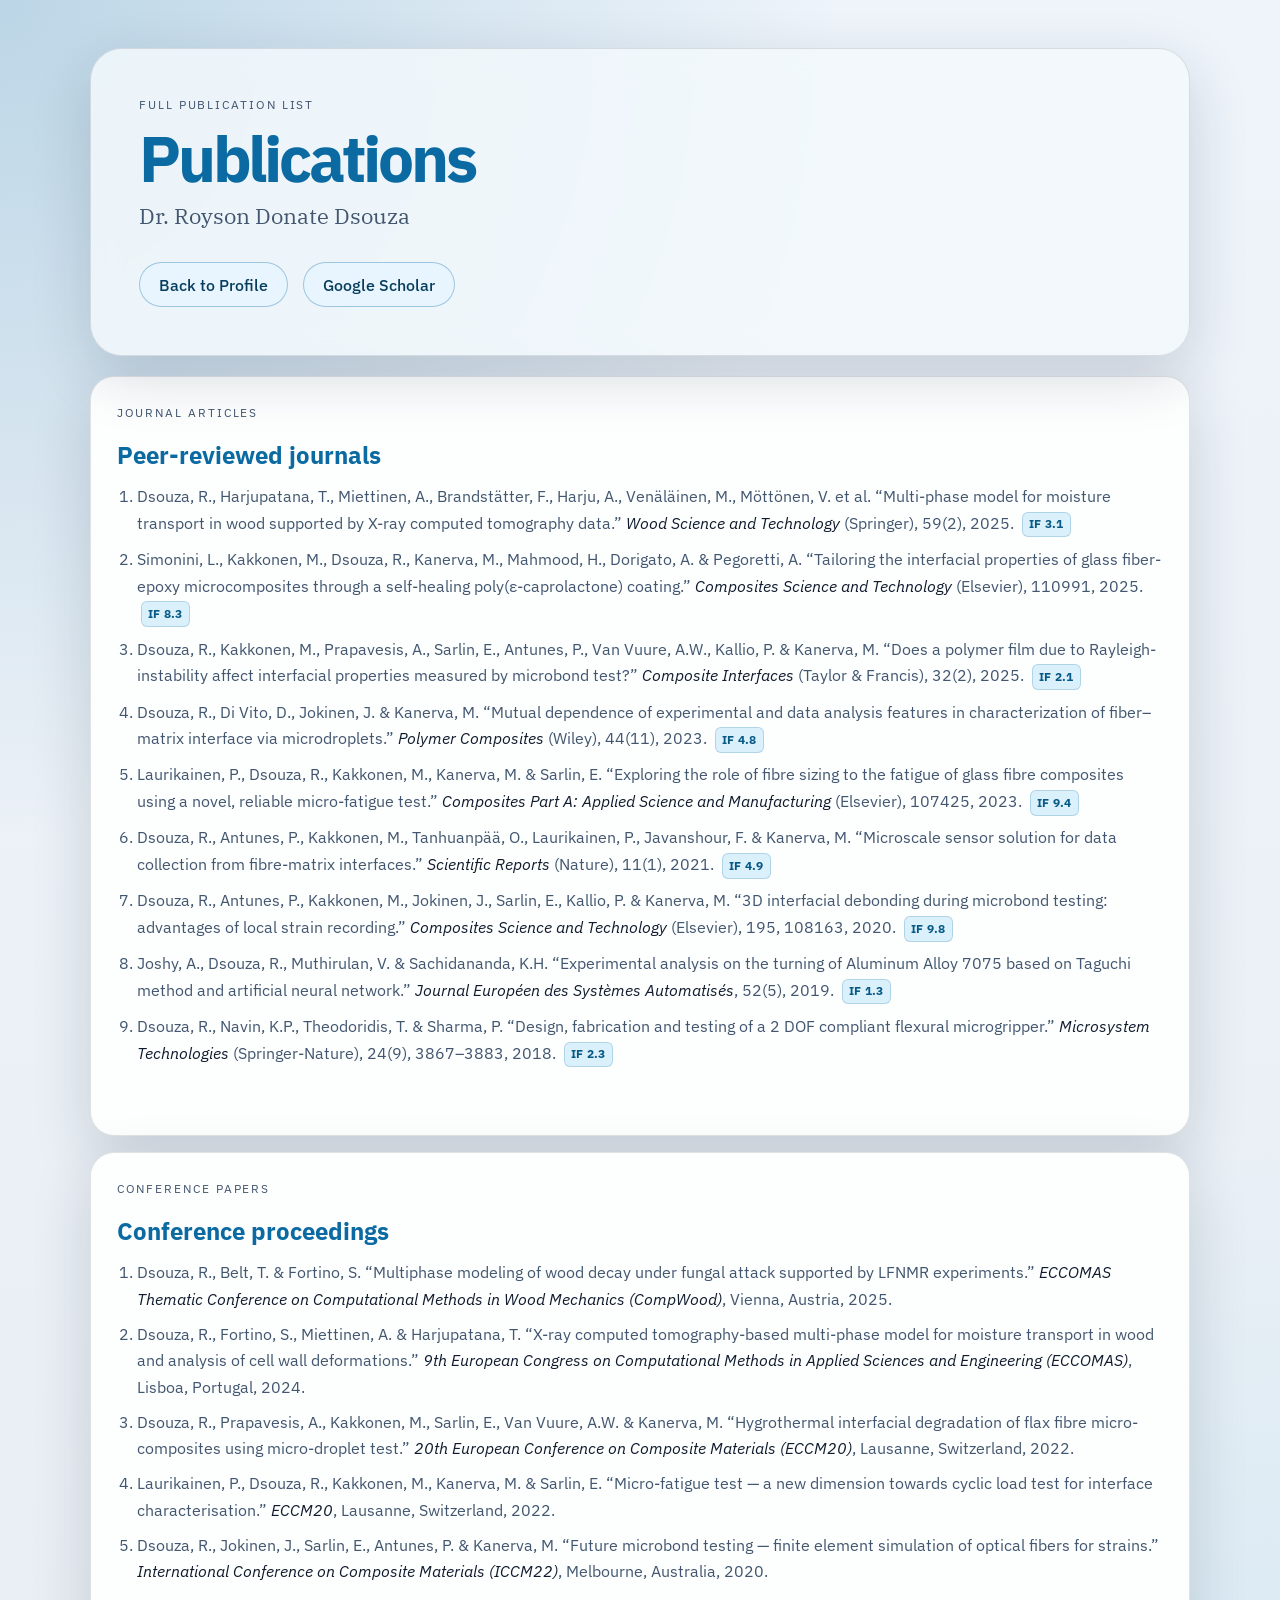
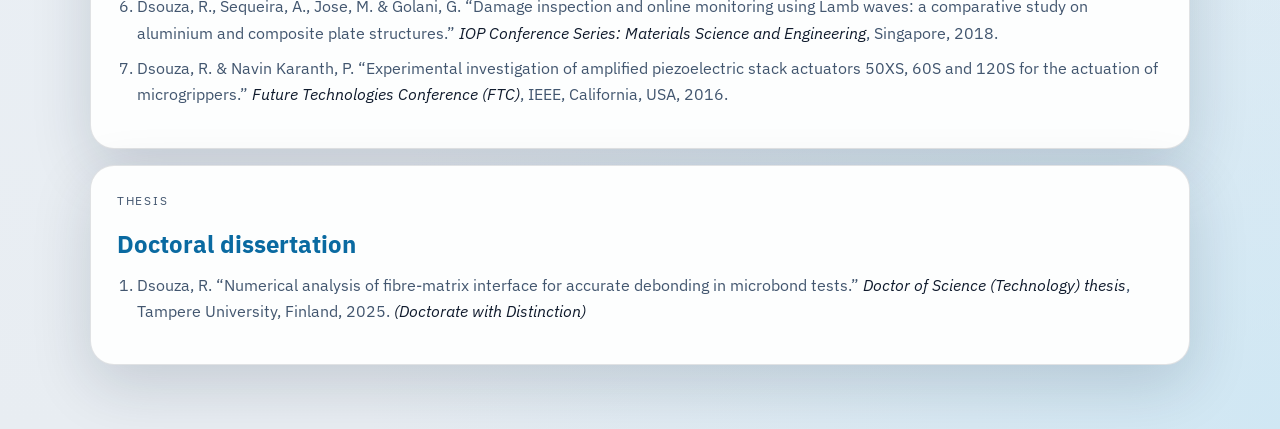
==== publications.html @ 33b09627 "Initial scientific profile site" ====
<!DOCTYPE html>
<html lang="en">
  <head>
    <meta charset="UTF-8" />
    <meta name="viewport" content="width=device-width, initial-scale=1.0" />
    <title>Publications | Dr. Royson Donate Dsouza</title>
    <link rel="preconnect" href="https://fonts.googleapis.com" />
    <link rel="preconnect" href="https://fonts.gstatic.com" crossorigin />
    <link
      href="https://fonts.googleapis.com/css2?family=IBM+Plex+Sans:wght@400;500;700&family=IBM+Plex+Serif:ital,wght@0,400;0,600;1,400&display=swap"
      rel="stylesheet"
    />
    <link rel="stylesheet" href="styles.css" />
  </head>
  <body>
    <div class="page-shell">
      <header class="hero">
        <p class="eyebrow">Full Publication List</p>
        <h1><span>Publications</span></h1>
        <p class="hero-role">Dr. Royson Donate Dsouza</p>
        <div class="actions">
          <a href="index.html">Back to Profile</a>
          <a href="https://scholar.google.com/citations?hl=en&amp;user=Geu_kHAAAAAJ&amp;view_op=list_works&amp;sortby=pubdate" target="_blank" rel="noreferrer">Google Scholar</a>
        </div>
      </header>

      <main>
        <section class="card-grid" style="grid-template-columns: 1fr;">

          <article class="card">
            <p class="section-label">Journal Articles</p>
            <h2>Peer-reviewed journals</h2>
            <ol class="pub-list">
              <li class="pub-cite">Dsouza, R., Harjupatana, T., Miettinen, A., Brandst&auml;tter, F., Harju, A., Ven&auml;l&auml;inen, M., M&ouml;tt&ouml;nen, V. et al. &ldquo;Multi-phase model for moisture transport in wood supported by X-ray computed tomography data.&rdquo; <em>Wood Science and Technology</em> (Springer), 59(2), 2025. <span class="pub-if">IF 3.1</span></li>
              <li class="pub-cite">Simonini, L., Kakkonen, M., Dsouza, R., Kanerva, M., Mahmood, H., Dorigato, A. &amp; Pegoretti, A. &ldquo;Tailoring the interfacial properties of glass fiber-epoxy microcomposites through a self-healing poly(&epsilon;-caprolactone) coating.&rdquo; <em>Composites Science and Technology</em> (Elsevier), 110991, 2025. <span class="pub-if">IF 8.3</span></li>
              <li class="pub-cite">Dsouza, R., Kakkonen, M., Prapavesis, A., Sarlin, E., Antunes, P., Van Vuure, A.W., Kallio, P. &amp; Kanerva, M. &ldquo;Does a polymer film due to Rayleigh-instability affect interfacial properties measured by microbond test?&rdquo; <em>Composite Interfaces</em> (Taylor &amp; Francis), 32(2), 2025. <span class="pub-if">IF 2.1</span></li>
              <li class="pub-cite">Dsouza, R., Di Vito, D., Jokinen, J. &amp; Kanerva, M. &ldquo;Mutual dependence of experimental and data analysis features in characterization of fiber&ndash;matrix interface via microdroplets.&rdquo; <em>Polymer Composites</em> (Wiley), 44(11), 2023. <span class="pub-if">IF 4.8</span></li>
              <li class="pub-cite">Laurikainen, P., Dsouza, R., Kakkonen, M., Kanerva, M. &amp; Sarlin, E. &ldquo;Exploring the role of fibre sizing to the fatigue of glass fibre composites using a novel, reliable micro-fatigue test.&rdquo; <em>Composites Part A: Applied Science and Manufacturing</em> (Elsevier), 107425, 2023. <span class="pub-if">IF 9.4</span></li>
              <li class="pub-cite">Dsouza, R., Antunes, P., Kakkonen, M., Tanhuanp&auml;&auml;, O., Laurikainen, P., Javanshour, F. &amp; Kanerva, M. &ldquo;Microscale sensor solution for data collection from fibre-matrix interfaces.&rdquo; <em>Scientific Reports</em> (Nature), 11(1), 2021. <span class="pub-if">IF 4.9</span></li>
              <li class="pub-cite">Dsouza, R., Antunes, P., Kakkonen, M., Jokinen, J., Sarlin, E., Kallio, P. &amp; Kanerva, M. &ldquo;3D interfacial debonding during microbond testing: advantages of local strain recording.&rdquo; <em>Composites Science and Technology</em> (Elsevier), 195, 108163, 2020. <span class="pub-if">IF 9.8</span></li>
              <li class="pub-cite">Joshy, A., Dsouza, R., Muthirulan, V. &amp; Sachidananda, K.H. &ldquo;Experimental analysis on the turning of Aluminum Alloy 7075 based on Taguchi method and artificial neural network.&rdquo; <em>Journal Europ&eacute;en des Syst&egrave;mes Automatis&eacute;s</em>, 52(5), 2019. <span class="pub-if">IF 1.3</span></li>
              <li class="pub-cite">Dsouza, R., Navin, K.P., Theodoridis, T. &amp; Sharma, P. &ldquo;Design, fabrication and testing of a 2 DOF compliant flexural microgripper.&rdquo; <em>Microsystem Technologies</em> (Springer-Nature), 24(9), 3867&ndash;3883, 2018. <span class="pub-if">IF 2.3</span></li>
            </ol>
          </article>

          <article class="card">
            <p class="section-label">Conference Papers</p>
            <h2>Conference proceedings</h2>
            <ol class="pub-list">
              <li class="pub-cite">Dsouza, R., Belt, T. &amp; Fortino, S. &ldquo;Multiphase modeling of wood decay under fungal attack supported by LFNMR experiments.&rdquo; <em>ECCOMAS Thematic Conference on Computational Methods in Wood Mechanics (CompWood)</em>, Vienna, Austria, 2025.</li>
              <li class="pub-cite">Dsouza, R., Fortino, S., Miettinen, A. &amp; Harjupatana, T. &ldquo;X-ray computed tomography-based multi-phase model for moisture transport in wood and analysis of cell wall deformations.&rdquo; <em>9th European Congress on Computational Methods in Applied Sciences and Engineering (ECCOMAS)</em>, Lisboa, Portugal, 2024.</li>
              <li class="pub-cite">Dsouza, R., Prapavesis, A., Kakkonen, M., Sarlin, E., Van Vuure, A.W. &amp; Kanerva, M. &ldquo;Hygrothermal interfacial degradation of flax fibre micro-composites using micro-droplet test.&rdquo; <em>20th European Conference on Composite Materials (ECCM20)</em>, Lausanne, Switzerland, 2022.</li>
              <li class="pub-cite">Laurikainen, P., Dsouza, R., Kakkonen, M., Kanerva, M. &amp; Sarlin, E. &ldquo;Micro-fatigue test &mdash; a new dimension towards cyclic load test for interface characterisation.&rdquo; <em>ECCM20</em>, Lausanne, Switzerland, 2022.</li>
              <li class="pub-cite">Dsouza, R., Jokinen, J., Sarlin, E., Antunes, P. &amp; Kanerva, M. &ldquo;Future microbond testing &mdash; finite element simulation of optical fibers for strains.&rdquo; <em>International Conference on Composite Materials (ICCM22)</em>, Melbourne, Australia, 2020.</li>
              <li class="pub-cite">Dsouza, R., Sequeira, A., Jose, M. &amp; Golani, G. &ldquo;Damage inspection and online monitoring using Lamb waves: a comparative study on aluminium and composite plate structures.&rdquo; <em>IOP Conference Series: Materials Science and Engineering</em>, Singapore, 2018.</li>
              <li class="pub-cite">Dsouza, R. &amp; Navin Karanth, P. &ldquo;Experimental investigation of amplified piezoelectric stack actuators 50XS, 60S and 120S for the actuation of microgrippers.&rdquo; <em>Future Technologies Conference (FTC)</em>, IEEE, California, USA, 2016.</li>
            </ol>
          </article>

          <article class="card">
            <p class="section-label">Thesis</p>
            <h2>Doctoral dissertation</h2>
            <ol class="pub-list">
              <li class="pub-cite">Dsouza, R. &ldquo;Numerical analysis of fibre-matrix interface for accurate debonding in microbond tests.&rdquo; <em>Doctor of Science (Technology) thesis</em>, Tampere University, Finland, 2025. <em>(Doctorate with Distinction)</em></li>
            </ol>
          </article>

        </section>
      </main>
    </div>
  </body>
</html>
---- styles.css ----
:root {
  --bg: #e8edf2;
  --surface: rgba(243, 248, 252, 0.85);
  --surface-strong: #fdfefe;
  --text: #101b2d;
  --muted: #42566f;
  --accent: #0a6aa1;
  --accent-soft: #b8e1f5;
  --border: rgba(16, 27, 45, 0.12);
  --shadow: 0 20px 60px rgba(13, 33, 56, 0.16);
}

* {
  box-sizing: border-box;
}

body {
  margin: 0;
  min-height: 100vh;
  font-family: "IBM Plex Sans", sans-serif;
  color: var(--text);
  background:
    radial-gradient(circle at top left, rgba(10, 106, 161, 0.22), transparent 35%),
    radial-gradient(circle at bottom right, rgba(184, 225, 245, 0.5), transparent 38%),
    linear-gradient(180deg, #eef4fa 0%, var(--bg) 100%);
}

.page-shell {
  width: min(1100px, calc(100% - 2rem));
  margin: 0 auto;
  padding: 3rem 0 4rem;
}

.hero {
  padding: 3rem;
  border: 1px solid var(--border);
  border-radius: 32px;
  background: var(--surface);
  backdrop-filter: blur(14px);
  box-shadow: var(--shadow);
}

.eyebrow,
.section-label {
  margin: 0 0 1rem;
  text-transform: uppercase;
  letter-spacing: 0.16em;
  font-size: 0.75rem;
  color: var(--muted);
}

.meta-row {
  display: grid;
  grid-template-columns: repeat(3, minmax(0, 1fr));
  gap: 0.8rem;
  margin-top: 1.2rem;
}

.meta-row p {
  margin: 0;
  padding: 0.7rem 0.8rem;
  background: rgba(255, 255, 255, 0.72);
  border: 1px solid var(--border);
  border-radius: 12px;
  font-size: 0.95rem;
}

h1,
h2,
p,
ul {
  margin-top: 0;
}

h1 {
  margin-bottom: 1rem;
  font-size: clamp(2.25rem, 5.6vw, 4rem);
  line-height: 0.96;
  letter-spacing: -0.05em;
}

h1 span,
h2 {
  color: var(--accent);
}

h1 em {
  font-family: "IBM Plex Serif", serif;
  font-style: italic;
  font-weight: 600;
}

.hero-role {
  font-family: "IBM Plex Serif", serif;
  font-size: clamp(1rem, 2vw, 1.35rem);
  margin: -0.2rem 0 1rem;
  color: var(--muted);
}

.intro {
  max-width: 46rem;
  font-size: 1.08rem;
  line-height: 1.7;
  color: var(--muted);
}

.actions {
  display: flex;
  flex-wrap: wrap;
  gap: 0.9rem;
  margin-top: 2rem;
}

.run-strip {
  position: relative;
  overflow: hidden;
  margin: 1.2rem 0;
  border: 1px solid var(--border);
  border-radius: 16px;
  background: linear-gradient(90deg, rgba(11, 50, 80, 0.95), rgba(10, 106, 161, 0.92));
}

.run-track {
  display: inline-flex;
  align-items: center;
  white-space: nowrap;
  min-width: max-content;
  animation: run-items 24s linear infinite;
  padding: 0.75rem 0;
}

.run-track span {
  color: #eaf7ff;
  font-size: 0.92rem;
  letter-spacing: 0.03em;
  padding: 0 1.4rem;
  border-right: 1px solid rgba(255, 255, 255, 0.26);
}

.image-lab {
  display: grid;
  grid-template-columns: repeat(3, minmax(0, 1fr));
  gap: 1rem;
  margin-bottom: 1rem;
}

.image-card {
  margin: 0;
  border-radius: 18px;
  overflow: hidden;
  border: 1px solid var(--border);
  background: var(--surface-strong);
  box-shadow: var(--shadow);
}

.image-card img {
  width: 100%;
  height: 220px;
  object-fit: cover;
  display: block;
}

.image-card figcaption {
  padding: 0.8rem;
  font-size: 0.9rem;
  color: var(--muted);
}

.animated-card {
  display: grid;
  grid-template-rows: 220px auto;
}

.photo-reel {
  position: relative;
  overflow: hidden;
  height: 220px;
  background: #0b2d45;
}

.photo-reel img {
  position: absolute;
  inset: 0;
  width: 100%;
  height: 100%;
  object-fit: cover;
  opacity: 0;
  animation: fade-cycle 20s infinite;
}

/* animation-delay and @keyframes fade-cycle are injected dynamically by JS from manifest.json */

.card-divider {
  border: none;
  border-top: 1px solid var(--border);
  margin: 1rem 0 0;
}

.actions a {
  display: inline-flex;
  align-items: center;
  justify-content: center;
  gap: 0.45em;
  min-height: 44px;
  padding: 0.72rem 1.2rem;
  border-radius: 999px;
  border: 1px solid rgba(10, 106, 161, 0.34);
  color: #063d5c;
  font-weight: 500;
  text-decoration: none;
  background: rgba(232, 246, 255, 0.9);
  transition: transform 180ms ease, background-color 180ms ease, box-shadow 180ms ease;
}

.actions a svg {
  width: 1.1em;
  height: 1.1em;
  flex-shrink: 0;
}

.actions a:hover {
  transform: translateY(-2px);
  background: #cce8fa;
  box-shadow: 0 4px 14px rgba(10, 106, 161, 0.18);
}

.pub-if {
  display: inline-block;
  font-size: 0.75rem;
  font-weight: 700;
  letter-spacing: 0.03em;
  color: #065885;
  background: rgba(184, 225, 245, 0.5);
  border: 1px solid rgba(10, 106, 161, 0.2);
  border-radius: 6px;
  padding: 0.1rem 0.38rem;
  margin-left: 0.2rem;
  vertical-align: middle;
}

.card-grid {
  display: grid;
  grid-template-columns: repeat(2, minmax(0, 1fr));
  grid-template-rows: 760px;
  gap: 1rem;
  margin-top: 1.25rem;
}

.card-col {
  display: flex;
  flex-direction: column;
  gap: 1rem;
  min-height: 0;
  overflow: hidden;
}

.card {
  padding: 1.6rem;
  border: 1px solid var(--border);
  border-radius: 24px;
  background: var(--surface-strong);
  box-shadow: var(--shadow);
}

.card h2 {
  margin-bottom: 0.75rem;
  font-size: 1.5rem;
}

.card p,
.card li {
  line-height: 1.7;
  color: var(--muted);
}

.card ul {
  padding-left: 1.15rem;
  margin-bottom: 0;
}

.link-row {
  display: flex;
  flex-wrap: wrap;
  gap: 0.7rem;
  margin-top: 0.9rem;
}

.link-row a {
  text-decoration: none;
  color: var(--accent);
  border: 1px solid rgba(10, 106, 161, 0.2);
  border-radius: 999px;
  padding: 0.45rem 0.9rem;
  font-weight: 500;
  background: rgba(232, 246, 255, 0.7);
}

.stack-card {
  position: relative;
  overflow: hidden;
  flex: 1;
  display: flex;
  flex-direction: column;
  min-height: 0;
}

.stack-card::before {
  content: "";
  position: absolute;
  inset: 0;
  background: linear-gradient(130deg, rgba(184, 225, 245, 0.2), transparent 42%);
  pointer-events: none;
}

.skill-bars {
  list-style: none;
  padding: 0;
  margin: 0;
  display: grid;
  gap: 0.5rem;
}

.skill-bars li {
  display: flex;
  align-items: center;
  justify-content: space-between;
  gap: 0.7rem;
  background: rgba(239, 249, 255, 0.9);
  border: 1px solid rgba(10, 106, 161, 0.12);
  border-radius: 10px;
  padding: 0.55rem 0.7rem;
}

.skill-bars span {
  font-weight: 500;
}

.skill-bars strong {
  color: #064c75;
  font-size: 0.88rem;
  text-transform: uppercase;
  letter-spacing: 0.03em;
}

.pub-section-head {
  display: flex;
  align-items: flex-start;
  justify-content: space-between;
  gap: 1rem;
  margin-bottom: 0.6rem;
}

.pub-section-head h2 {
  margin-bottom: 0;
}

.scholar-inline {
  white-space: nowrap;
  text-decoration: none;
  font-size: 0.82rem;
  font-weight: 600;
  color: #065885;
  border: 1px solid rgba(10, 106, 161, 0.3);
  border-radius: 8px;
  padding: 0.4rem 0.7rem;
  background: rgba(232, 246, 255, 0.85);
  margin-top: 0.3rem;
  flex-shrink: 0;
}

.pub-list {
  list-style: decimal;
  padding-left: 1.3rem;
  margin: 0 0 0.9rem;
  display: grid;
  gap: 0.55rem;
}

.pub-cite {
  font-size: 0.97rem;
  line-height: 1.65;
  color: var(--muted);
}

.pub-cite em {
  color: var(--text);
  font-style: italic;
}

.more-link {
  display: inline-block;
  margin-top: 0.3rem;
  text-decoration: none;
  font-weight: 600;
  font-size: 0.92rem;
  color: var(--accent);
}

.more-link:hover {
  text-decoration: underline;
}

.gh-icon {
  width: 1em;
  height: 1em;
  vertical-align: -0.12em;
  margin-right: 0.35em;
  fill: var(--muted);
}

.gh-tagline {
  font-size: 0.88rem;
  color: var(--muted);
  margin: 0.2rem 0 0.6rem;
  line-height: 1.5;
}

.gh-repo-list {
  list-style: none;
  padding: 0;
  margin: 0.4rem 0 0;
  display: grid;
  gap: 0.75rem;
}

.gh-repo-list li {
  display: flex;
  flex-direction: column;
  gap: 0.2rem;
  padding-left: 0.9rem;
  border-left: 2px solid rgba(10,106,161,0.25);
}

.gh-desc {
  font-size: 0.85rem;
  color: var(--muted);
  line-height: 1.45;
}

.gh-repo-list a {
  display: inline-flex;
  align-items: center;
  color: var(--accent);
  font-size: 0.85rem;
  font-weight: 600;
  text-decoration: none;
  border-bottom: 1px solid transparent;
  transition: border-color 160ms ease, color 160ms ease;
}

.gh-repo-list a:hover {
  border-bottom-color: var(--accent);
  color: var(--text);
}

.card-scroll {
  overflow-y: auto;
  flex: 1;
  min-height: 0;
  padding-right: 0.3rem;
  scrollbar-width: thin;
  scrollbar-color: rgba(10,106,161,0.25) transparent;
}

.projects-card {
  background: linear-gradient(130deg, #edf8ff 0%, #f4fbff 100%);
}

.project-list {
  padding-left: 1.1rem;
  margin: 0 0 0.9rem;
  display: grid;
  gap: 0.55rem;
}

.project-list li {
  font-size: 0.97rem;
  line-height: 1.6;
  color: var(--muted);
}

.accent-card {
  background: linear-gradient(135deg, #ebf7ff 0%, #d9f2ff 100%);
  flex: 1;
  display: flex;
  flex-direction: column;
  min-height: 0;
  overflow: hidden;
}

@keyframes run-items {
  0% {
    transform: translateX(0);
  }
  100% {
    transform: translateX(-50%);
  }
}

@media (max-width: 760px) {
  .page-shell {
    width: min(100% - 1rem, 1100px);
    padding-top: 1rem;
  }

  .meta-row,
  .image-lab {
    grid-template-columns: 1fr;
  }

  .hero,
  .card {
    padding: 1.25rem;
    border-radius: 20px;
  }

  .card-grid {
    grid-template-columns: 1fr;
  }

  .card-col {
    gap: 1rem;
  }

  .pub-section-head {
    flex-direction: column;
  }

  h1 {
    line-height: 1.02;
  }
}
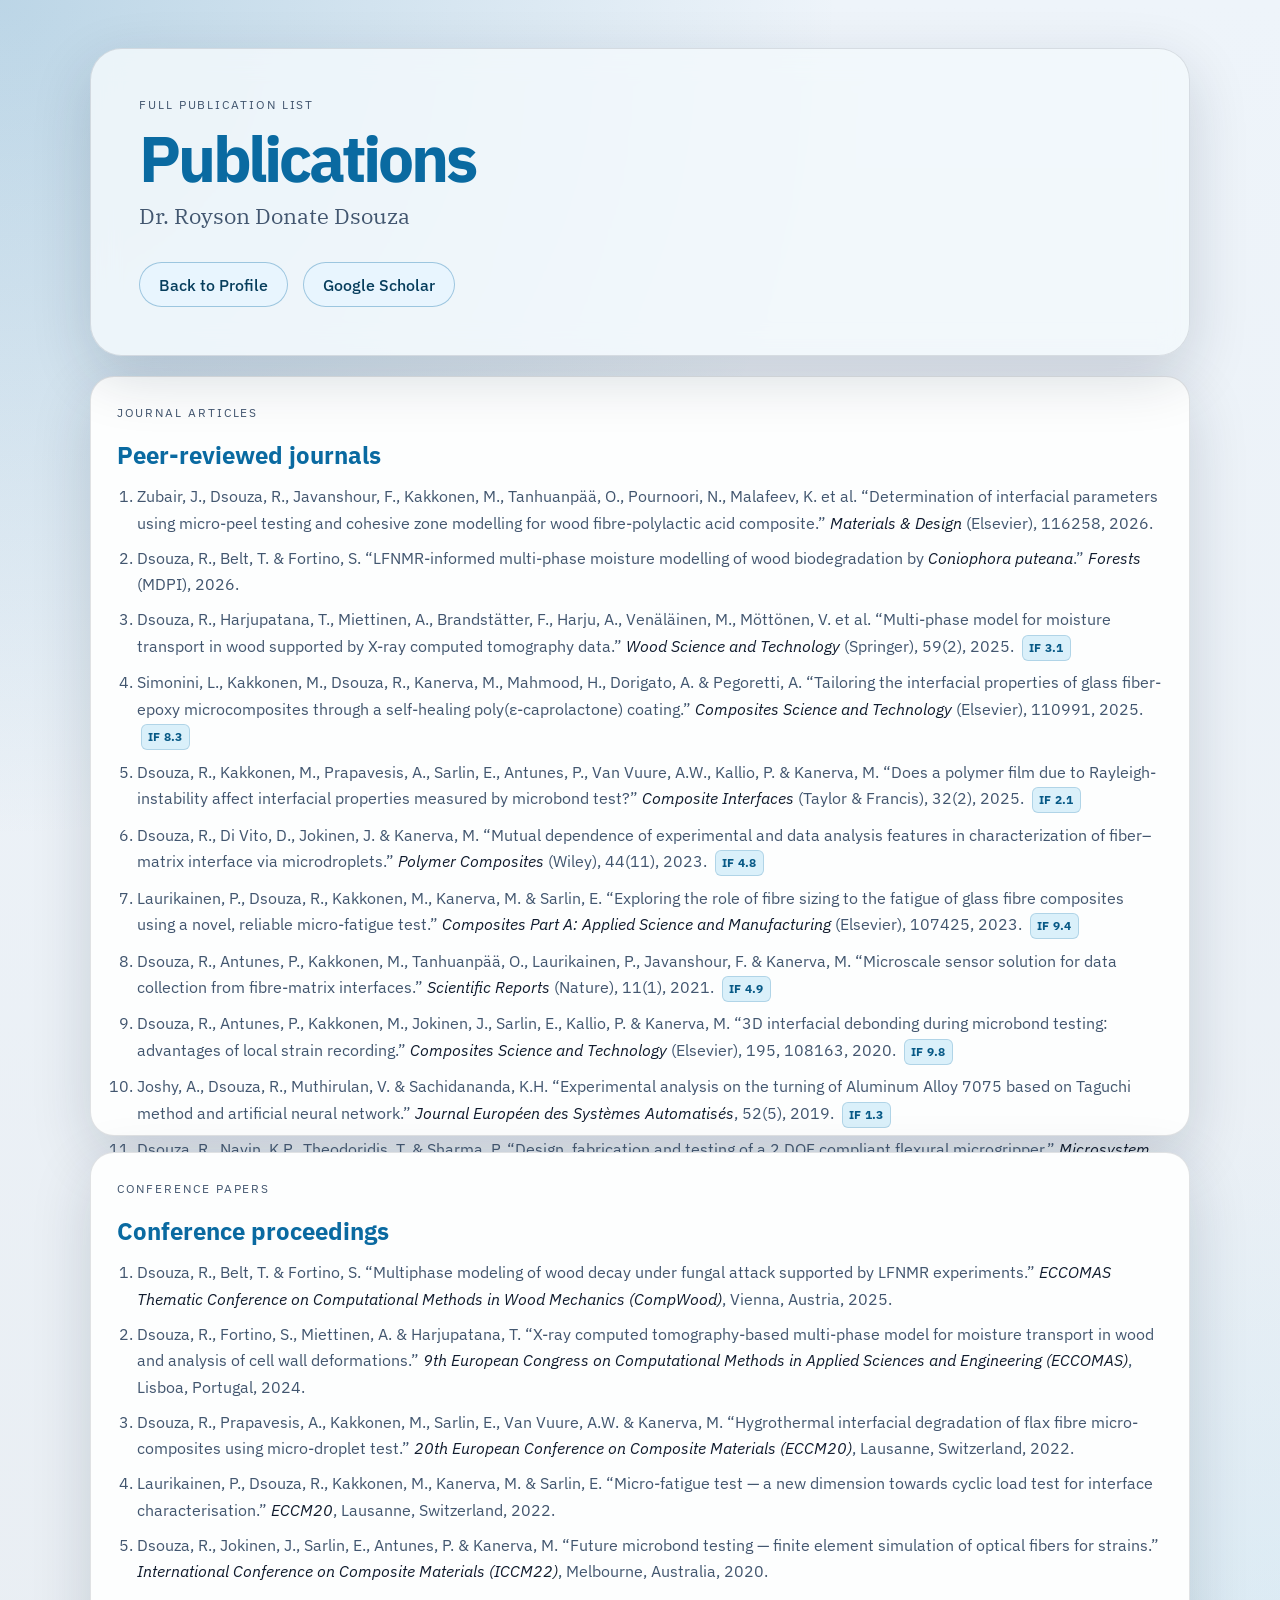
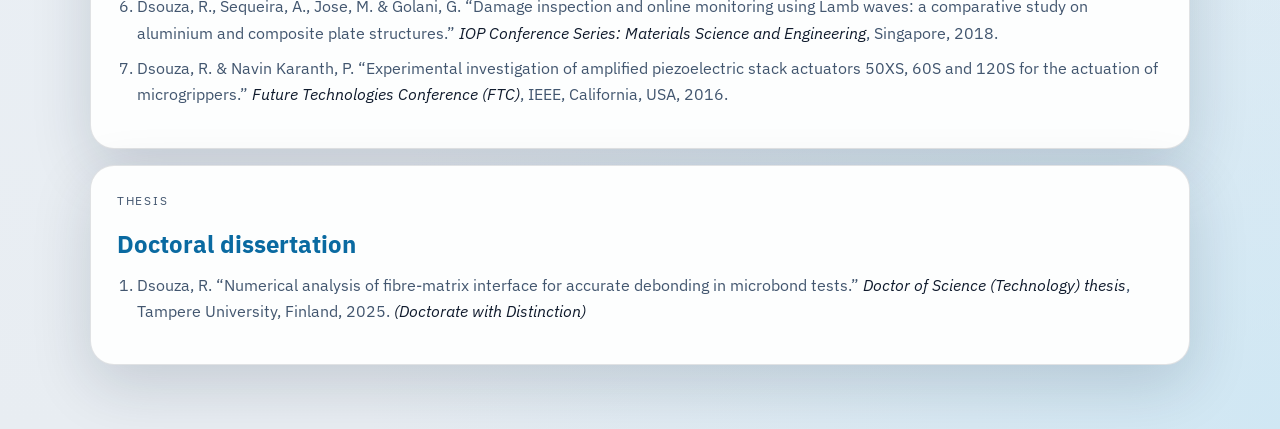
==== commit 901dbd50: "Add Zubair et al. 2026 (Materials & Design) as first publication" ====
--- a/publications.html
+++ b/publications.html
@@ -31,6 +31,8 @@
             <p class="section-label">Journal Articles</p>
             <h2>Peer-reviewed journals</h2>
             <ol class="pub-list">
+              <li class="pub-cite">Zubair, J., Dsouza, R., Javanshour, F., Kakkonen, M., Tanhuanp&auml;&auml;, O., Pournoori, N., Malafeev, K. et al. &ldquo;Determination of interfacial parameters using micro-peel testing and cohesive zone modelling for wood fibre-polylactic acid composite.&rdquo; <em>Materials &amp; Design</em> (Elsevier), 116258, 2026.</li>
+              <li class="pub-cite">Dsouza, R., Belt, T. &amp; Fortino, S. &ldquo;LFNMR-informed multi-phase moisture modelling of wood biodegradation by <em>Coniophora puteana</em>.&rdquo; <em>Forests</em> (MDPI), 2026.</li>
               <li class="pub-cite">Dsouza, R., Harjupatana, T., Miettinen, A., Brandst&auml;tter, F., Harju, A., Ven&auml;l&auml;inen, M., M&ouml;tt&ouml;nen, V. et al. &ldquo;Multi-phase model for moisture transport in wood supported by X-ray computed tomography data.&rdquo; <em>Wood Science and Technology</em> (Springer), 59(2), 2025. <span class="pub-if">IF 3.1</span></li>
               <li class="pub-cite">Simonini, L., Kakkonen, M., Dsouza, R., Kanerva, M., Mahmood, H., Dorigato, A. &amp; Pegoretti, A. &ldquo;Tailoring the interfacial properties of glass fiber-epoxy microcomposites through a self-healing poly(&epsilon;-caprolactone) coating.&rdquo; <em>Composites Science and Technology</em> (Elsevier), 110991, 2025. <span class="pub-if">IF 8.3</span></li>
               <li class="pub-cite">Dsouza, R., Kakkonen, M., Prapavesis, A., Sarlin, E., Antunes, P., Van Vuure, A.W., Kallio, P. &amp; Kanerva, M. &ldquo;Does a polymer film due to Rayleigh-instability affect interfacial properties measured by microbond test?&rdquo; <em>Composite Interfaces</em> (Taylor &amp; Francis), 32(2), 2025. <span class="pub-if">IF 2.1</span></li>
